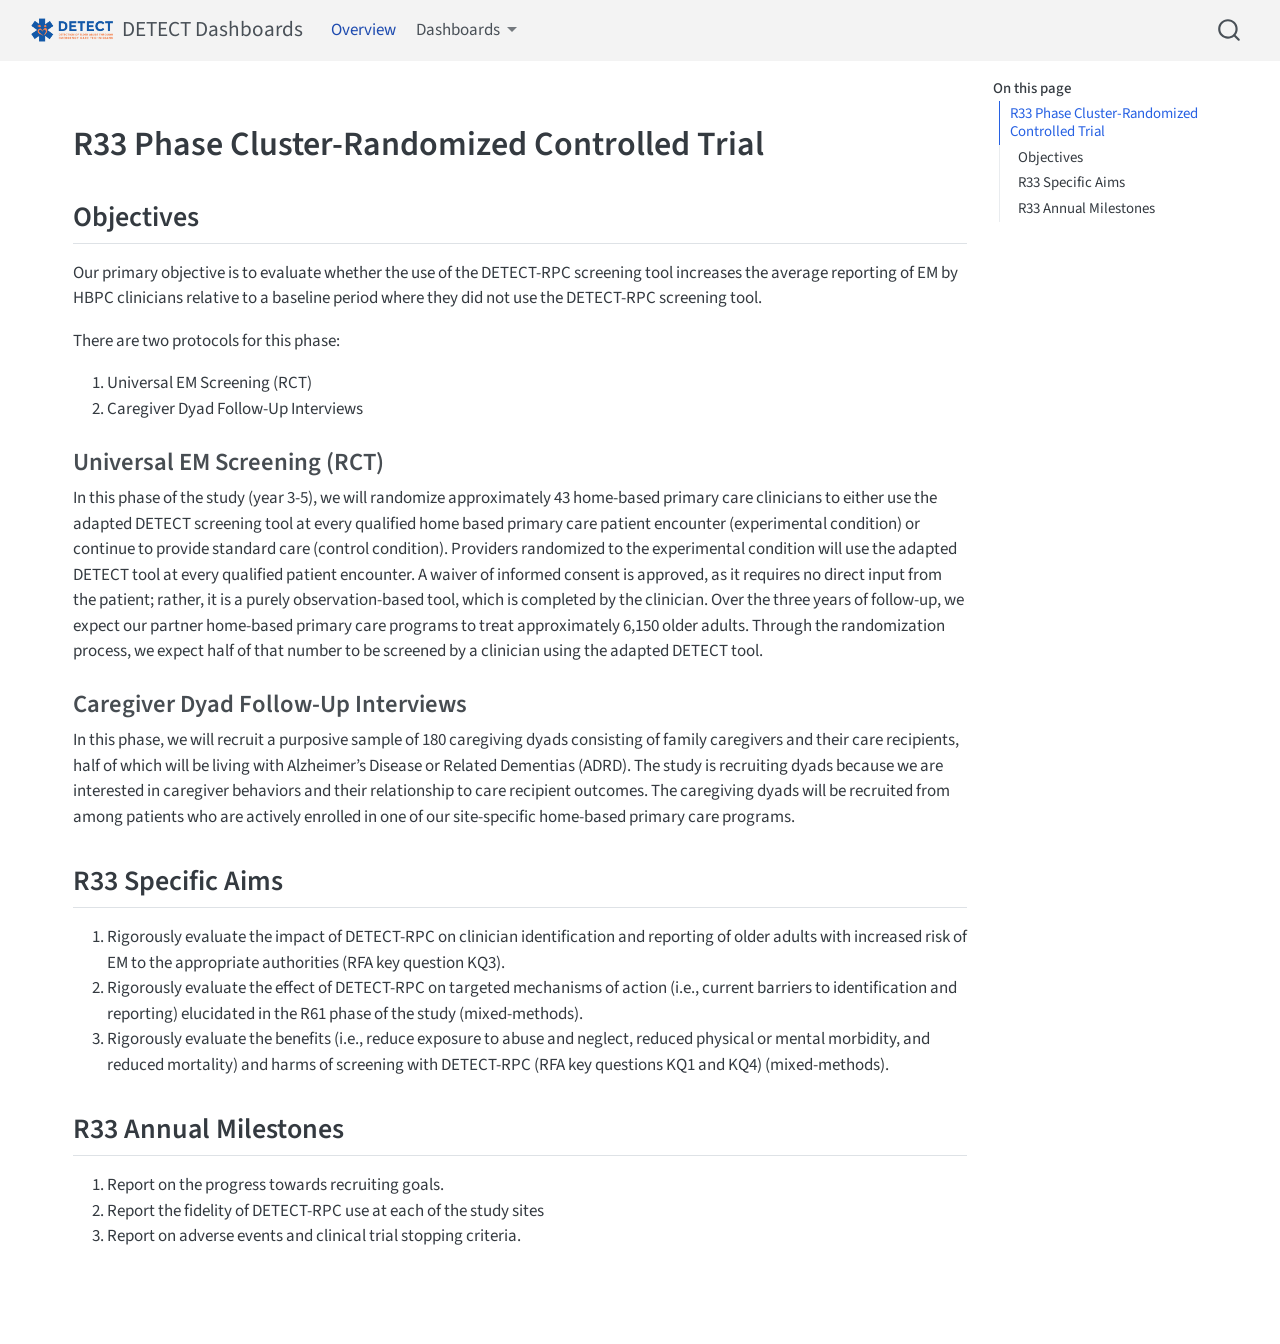
==== index.html @ 8bd4eeea "Built site for gh-pages" ====
<!DOCTYPE html>
<html xmlns="http://www.w3.org/1999/xhtml" lang="en" xml:lang="en"><head>

<meta charset="utf-8">
<meta name="generator" content="quarto-1.9.35">

<meta name="viewport" content="width=device-width, initial-scale=1.0, user-scalable=yes">


<title>DETECT Dashboards</title>
<style>
/* Default styles provided by pandoc.
** See https://pandoc.org/MANUAL.html#variables-for-html for config info.
*/
code{white-space: pre-wrap;}
span.smallcaps{font-variant: small-caps;}
div.columns{display: flex; gap: min(4vw, 1.5em);}
div.column{flex: auto; overflow-x: auto;}
div.hanging-indent{margin-left: 1.5em; text-indent: -1.5em;}
ul.task-list{list-style: none;}
ul.task-list li input[type="checkbox"] {
  width: 0.8em;
  margin: 0 0.8em 0.2em -1em; /* quarto-specific, see https://github.com/quarto-dev/quarto-cli/issues/4556 */ 
  vertical-align: middle;
}
</style>


<script src="site_libs/quarto-nav/quarto-nav.js"></script>
<script src="site_libs/quarto-nav/headroom.min.js"></script>
<script src="site_libs/clipboard/clipboard.min.js"></script>
<script src="site_libs/quarto-search/autocomplete.umd.js"></script>
<script src="site_libs/quarto-search/fuse.min.js"></script>
<script src="site_libs/quarto-search/quarto-search.js"></script>
<meta name="quarto:offset" content="./">
<script src="site_libs/quarto-html/quarto.js" type="module"></script>
<script src="site_libs/quarto-html/tabsets/tabsets.js" type="module"></script>
<script src="site_libs/quarto-html/popper.min.js"></script>
<script src="site_libs/quarto-html/tippy.umd.min.js"></script>
<script src="site_libs/quarto-html/anchor.min.js"></script>
<link href="site_libs/quarto-html/tippy.css" rel="stylesheet">
<link href="site_libs/quarto-html/quarto-syntax-highlighting-46f66b053e56abd73bb6e954d61a315b.css" rel="stylesheet" id="quarto-text-highlighting-styles">
<script src="site_libs/bootstrap/bootstrap.min.js"></script>
<link href="site_libs/bootstrap/bootstrap-icons.css" rel="stylesheet">
<link href="site_libs/bootstrap/bootstrap-c9819077932ad2686d055919ab4c3c90.min.css" rel="stylesheet" append-hash="true" id="quarto-bootstrap" data-mode="light">
<script id="quarto-search-options" type="application/json">{
  "location": "navbar",
  "copy-button": false,
  "collapse-after": 3,
  "panel-placement": "end",
  "type": "overlay",
  "limit": 50,
  "keyboard-shortcut": [
    "f",
    "/",
    "s"
  ],
  "show-item-context": false,
  "language": {
    "search-no-results-text": "No results",
    "search-matching-documents-text": "matching documents",
    "search-copy-link-title": "Copy link to search",
    "search-hide-matches-text": "Hide additional matches",
    "search-more-match-text": "more match in this document",
    "search-more-matches-text": "more matches in this document",
    "search-clear-button-title": "Clear",
    "search-text-placeholder": "",
    "search-detached-cancel-button-title": "Cancel",
    "search-submit-button-title": "Submit",
    "search-label": "Search"
  }
}</script>


<link rel="stylesheet" href="assets/custom_style.css">
</head>

<body class="nav-fixed quarto-light">

<div id="quarto-search-results"></div>
  <header id="quarto-header" class="headroom fixed-top">
    <nav class="navbar navbar-expand-lg " data-bs-theme="dark">
      <div class="navbar-container container-fluid">
      <div class="navbar-brand-container mx-auto">
    <a href="./index.html" class="navbar-brand navbar-brand-logo">
    <img src="./graphics/detect_logo.png" alt="" class="navbar-logo light-content">
    <img src="./graphics/detect_logo.png" alt="" class="navbar-logo dark-content">
    </a>
    <a class="navbar-brand" href="./index.html">
    <span class="navbar-title">DETECT Dashboards</span>
    </a>
  </div>
            <div id="quarto-search" class="" title="Search"></div>
          <button class="navbar-toggler" type="button" data-bs-toggle="collapse" data-bs-target="#navbarCollapse" aria-controls="navbarCollapse" role="menu" aria-expanded="false" aria-label="Toggle navigation" onclick="if (window.quartoToggleHeadroom) { window.quartoToggleHeadroom(); }">
  <span class="navbar-toggler-icon"></span>
</button>
          <div class="collapse navbar-collapse" id="navbarCollapse">
            <ul class="navbar-nav navbar-nav-scroll me-auto">
  <li class="nav-item">
    <a class="nav-link active" href="./index.html" aria-current="page"> 
<span class="menu-text">Overview</span></a>
  </li>  
  <li class="nav-item dropdown ">
    <a class="nav-link dropdown-toggle" href="#" id="nav-menu-dashboards" role="link" data-bs-toggle="dropdown" aria-expanded="false">
 <span class="menu-text">Dashboards</span>
    </a>
    <ul class="dropdown-menu" aria-labelledby="nav-menu-dashboards">    
        <li>
    <a class="dropdown-item" href="./sections/detect_tool_dashboard.html">
 <span class="dropdown-text">DETECT Tool</span></a>
  </li>  
        <li>
    <a class="dropdown-item" href="./sections/aps_baseline_dashboard.html">
 <span class="dropdown-text">APS Baseline Dashboard</span></a>
  </li>  
    </ul>
  </li>
</ul>
          </div> <!-- /navcollapse -->
            <div class="quarto-navbar-tools">
</div>
      </div> <!-- /container-fluid -->
    </nav>
</header>
<!-- content -->
<div id="quarto-content" class="quarto-container page-columns page-rows-contents page-layout-full page-navbar">
<!-- sidebar -->
<!-- margin-sidebar -->
    <div id="quarto-margin-sidebar" class="sidebar margin-sidebar">
        <nav id="TOC" role="doc-toc" class="toc-active">
    <h2 id="toc-title">On this page</h2>
   
  <ul>
  <li><a href="#r33-phase-cluster-randomized-controlled-trial" id="toc-r33-phase-cluster-randomized-controlled-trial" class="nav-link active" data-scroll-target="#r33-phase-cluster-randomized-controlled-trial">R33 Phase Cluster-Randomized Controlled Trial</a>
  <ul class="collapse">
  <li><a href="#objectives" id="toc-objectives" class="nav-link" data-scroll-target="#objectives">Objectives</a>
  <ul class="collapse">
  <li><a href="#universal-em-screening-rct" id="toc-universal-em-screening-rct" class="nav-link" data-scroll-target="#universal-em-screening-rct">Universal EM Screening (RCT)</a></li>
  <li><a href="#caregiver-dyad-follow-up-interviews" id="toc-caregiver-dyad-follow-up-interviews" class="nav-link" data-scroll-target="#caregiver-dyad-follow-up-interviews">Caregiver Dyad Follow-Up Interviews</a></li>
  </ul></li>
  <li><a href="#r33-specific-aims" id="toc-r33-specific-aims" class="nav-link" data-scroll-target="#r33-specific-aims">R33 Specific Aims</a></li>
  <li><a href="#r33-annual-milestones" id="toc-r33-annual-milestones" class="nav-link" data-scroll-target="#r33-annual-milestones">R33 Annual Milestones</a></li>
  </ul></li>
  </ul>
</nav>
    </div>
<!-- main -->
<main class="content column-page-left" id="quarto-document-content"><header id="title-block-header" class="quarto-title-block"></header>




<section id="r33-phase-cluster-randomized-controlled-trial" class="level1">
<h1>R33 Phase Cluster-Randomized Controlled Trial</h1>
<section id="objectives" class="level2">
<h2 class="anchored" data-anchor-id="objectives">Objectives</h2>
<p>Our primary objective is to evaluate whether the use of the DETECT-RPC screening tool increases the average reporting of EM by HBPC clinicians relative to a baseline period where they did not use the DETECT-RPC screening tool.</p>
<p>There are two protocols for this phase:</p>
<ol type="1">
<li>Universal EM Screening (RCT)</li>
<li>Caregiver Dyad Follow-Up Interviews</li>
</ol>
<section id="universal-em-screening-rct" class="level3">
<h3 class="anchored" data-anchor-id="universal-em-screening-rct">Universal EM Screening (RCT)</h3>
<p>In this phase of the study (year 3-5), we will randomize approximately 43 home-based primary care clinicians to either use the adapted DETECT screening tool at every qualified home based primary care patient encounter (experimental condition) or continue to provide standard care (control condition). Providers randomized to the experimental condition will use the adapted DETECT tool at every qualified patient encounter. A waiver of informed consent is approved, as it requires no direct input from the patient; rather, it is a purely observation-based tool, which is completed by the clinician. Over the three years of follow-up, we expect our partner home-based primary care programs to treat approximately 6,150 older adults. Through the randomization process, we expect half of that number to be screened by a clinician using the adapted DETECT tool.</p>
</section>
<section id="caregiver-dyad-follow-up-interviews" class="level3">
<h3 class="anchored" data-anchor-id="caregiver-dyad-follow-up-interviews">Caregiver Dyad Follow-Up Interviews</h3>
<p>In this phase, we will recruit a purposive sample of 180 caregiving dyads consisting of family caregivers and their care recipients, half of which will be living with Alzheimer’s Disease or Related Dementias (ADRD). The study is recruiting dyads because we are interested in caregiver behaviors and their relationship to care recipient outcomes. The caregiving dyads will be recruited from among patients who are actively enrolled in one of our site-specific home-based primary care programs.</p>
</section>
</section>
<section id="r33-specific-aims" class="level2">
<h2 class="anchored" data-anchor-id="r33-specific-aims">R33 Specific Aims</h2>
<ol type="1">
<li>Rigorously evaluate the impact of DETECT-RPC on clinician identification and reporting of older adults with increased risk of EM to the appropriate authorities (RFA key question KQ3).</li>
<li>Rigorously evaluate the effect of DETECT-RPC on targeted mechanisms of action (i.e., current barriers to identification and reporting) elucidated in the R61 phase of the study (mixed-methods).</li>
<li>Rigorously evaluate the benefits (i.e., reduce exposure to abuse and neglect, reduced physical or mental morbidity, and reduced mortality) and harms of screening with DETECT-RPC (RFA key questions KQ1 and KQ4) (mixed-methods).</li>
</ol>
</section>
<section id="r33-annual-milestones" class="level2">
<h2 class="anchored" data-anchor-id="r33-annual-milestones">R33 Annual Milestones</h2>
<ol type="1">
<li>Report on the progress towards recruiting goals.</li>
<li>Report the fidelity of DETECT-RPC use at each of the study sites</li>
<li>Report on adverse events and clinical trial stopping criteria.</li>
</ol>


</section>
</section>

</main> <!-- /main -->
<script id="quarto-html-after-body" type="application/javascript">
  window.document.addEventListener("DOMContentLoaded", function (event) {
    const icon = "";
    const anchorJS = new window.AnchorJS();
    anchorJS.options = {
      placement: 'right',
      icon: icon
    };
    anchorJS.add('.anchored');
    const isCodeAnnotation = (el) => {
      for (const clz of el.classList) {
        if (clz.startsWith('code-annotation-')) {                     
          return true;
        }
      }
      return false;
    }
    const onCopySuccess = function(e) {
      // button target
      const button = e.trigger;
      // don't keep focus
      button.blur();
      // flash "checked"
      button.classList.add('code-copy-button-checked');
      var currentTitle = button.getAttribute("title");
      button.setAttribute("title", "Copied!");
      let tooltip;
      if (window.bootstrap) {
        button.setAttribute("data-bs-toggle", "tooltip");
        button.setAttribute("data-bs-placement", "left");
        button.setAttribute("data-bs-title", "Copied!");
        tooltip = new bootstrap.Tooltip(button, 
          { trigger: "manual", 
            customClass: "code-copy-button-tooltip",
            offset: [0, -8]});
        tooltip.show();    
      }
      setTimeout(function() {
        if (tooltip) {
          tooltip.hide();
          button.removeAttribute("data-bs-title");
          button.removeAttribute("data-bs-toggle");
          button.removeAttribute("data-bs-placement");
        }
        button.setAttribute("title", currentTitle);
        button.classList.remove('code-copy-button-checked');
      }, 1000);
      // clear code selection
      e.clearSelection();
    }
    const getTextToCopy = function(trigger) {
      const outerScaffold = trigger.parentElement.cloneNode(true);
      const codeEl = outerScaffold.querySelector('code');
      for (const childEl of codeEl.children) {
        if (isCodeAnnotation(childEl)) {
          childEl.remove();
        }
      }
      return codeEl.innerText;
    }
    const clipboard = new window.ClipboardJS('.code-copy-button:not([data-in-quarto-modal])', {
      text: getTextToCopy
    });
    clipboard.on('success', onCopySuccess);
    if (window.document.getElementById('quarto-embedded-source-code-modal')) {
      const clipboardModal = new window.ClipboardJS('.code-copy-button[data-in-quarto-modal]', {
        text: getTextToCopy,
        container: window.document.getElementById('quarto-embedded-source-code-modal')
      });
      clipboardModal.on('success', onCopySuccess);
    }
      var localhostRegex = new RegExp(/^(?:http|https):\/\/localhost\:?[0-9]*\//);
      var mailtoRegex = new RegExp(/^mailto:/);
        var filterRegex = new RegExp('/' + window.location.host + '/');
      var isInternal = (href) => {
          return filterRegex.test(href) || localhostRegex.test(href) || mailtoRegex.test(href);
      }
      // Inspect non-navigation links and adorn them if external
     var links = window.document.querySelectorAll('a[href]:not(.nav-link):not(.navbar-brand):not(.toc-action):not(.sidebar-link):not(.sidebar-item-toggle):not(.pagination-link):not(.no-external):not([aria-hidden]):not(.dropdown-item):not(.quarto-navigation-tool):not(.about-link)');
      for (var i=0; i<links.length; i++) {
        const link = links[i];
        if (!isInternal(link.href)) {
          // undo the damage that might have been done by quarto-nav.js in the case of
          // links that we want to consider external
          if (link.dataset.originalHref !== undefined) {
            link.href = link.dataset.originalHref;
          }
        }
      }
    function tippyHover(el, contentFn, onTriggerFn, onUntriggerFn) {
      const config = {
        allowHTML: true,
        maxWidth: 500,
        delay: 100,
        arrow: false,
        appendTo: function(el) {
            return el.parentElement;
        },
        interactive: true,
        interactiveBorder: 10,
        theme: 'quarto',
        placement: 'bottom-start',
      };
      if (contentFn) {
        config.content = contentFn;
      }
      if (onTriggerFn) {
        config.onTrigger = onTriggerFn;
      }
      if (onUntriggerFn) {
        config.onUntrigger = onUntriggerFn;
      }
      window.tippy(el, config); 
    }
    const noterefs = window.document.querySelectorAll('a[role="doc-noteref"]');
    for (var i=0; i<noterefs.length; i++) {
      const ref = noterefs[i];
      tippyHover(ref, function() {
        // use id or data attribute instead here
        let href = ref.getAttribute('data-footnote-href') || ref.getAttribute('href');
        try { href = new URL(href).hash; } catch {}
        const id = href.replace(/^#\/?/, "");
        const note = window.document.getElementById(id);
        if (note) {
          return note.innerHTML;
        } else {
          return "";
        }
      });
    }
    const xrefs = window.document.querySelectorAll('a.quarto-xref');
    const processXRef = (id, note) => {
      // Strip column container classes
      const stripColumnClz = (el) => {
        el.classList.remove("page-full", "page-columns");
        if (el.children) {
          for (const child of el.children) {
            stripColumnClz(child);
          }
        }
      }
      stripColumnClz(note)
      if (id === null || id.startsWith('sec-')) {
        // Special case sections, only their first couple elements
        const container = document.createElement("div");
        if (note.children && note.children.length > 2) {
          container.appendChild(note.children[0].cloneNode(true));
          for (let i = 1; i < note.children.length; i++) {
            const child = note.children[i];
            if (child.tagName === "P" && child.innerText === "") {
              continue;
            } else {
              container.appendChild(child.cloneNode(true));
              break;
            }
          }
          if (window.Quarto?.typesetMath) {
            window.Quarto.typesetMath(container);
          }
          return container.innerHTML
        } else {
          if (window.Quarto?.typesetMath) {
            window.Quarto.typesetMath(note);
          }
          return note.innerHTML;
        }
      } else {
        // Remove any anchor links if they are present
        const anchorLink = note.querySelector('a.anchorjs-link');
        if (anchorLink) {
          anchorLink.remove();
        }
        if (window.Quarto?.typesetMath) {
          window.Quarto.typesetMath(note);
        }
        if (note.classList.contains("callout")) {
          return note.outerHTML;
        } else {
          return note.innerHTML;
        }
      }
    }
    for (var i=0; i<xrefs.length; i++) {
      const xref = xrefs[i];
      tippyHover(xref, undefined, function(instance) {
        instance.disable();
        let url = xref.getAttribute('href');
        let hash = undefined; 
        if (url.startsWith('#')) {
          hash = url;
        } else {
          try { hash = new URL(url).hash; } catch {}
        }
        if (hash) {
          const id = hash.replace(/^#\/?/, "");
          const note = window.document.getElementById(id);
          if (note !== null) {
            try {
              const html = processXRef(id, note.cloneNode(true));
              instance.setContent(html);
            } finally {
              instance.enable();
              instance.show();
            }
          } else {
            // See if we can fetch this
            fetch(url.split('#')[0])
            .then(res => res.text())
            .then(html => {
              const parser = new DOMParser();
              const htmlDoc = parser.parseFromString(html, "text/html");
              const note = htmlDoc.getElementById(id);
              if (note !== null) {
                const html = processXRef(id, note);
                instance.setContent(html);
              } 
            }).finally(() => {
              instance.enable();
              instance.show();
            });
          }
        } else {
          // See if we can fetch a full url (with no hash to target)
          // This is a special case and we should probably do some content thinning / targeting
          fetch(url)
          .then(res => res.text())
          .then(html => {
            const parser = new DOMParser();
            const htmlDoc = parser.parseFromString(html, "text/html");
            const note = htmlDoc.querySelector('main.content');
            if (note !== null) {
              // This should only happen for chapter cross references
              // (since there is no id in the URL)
              // remove the first header
              if (note.children.length > 0 && note.children[0].tagName === "HEADER") {
                note.children[0].remove();
              }
              const html = processXRef(null, note);
              instance.setContent(html);
            } 
          }).finally(() => {
            instance.enable();
            instance.show();
          });
        }
      }, function(instance) {
      });
    }
        let selectedAnnoteEl;
        const selectorForAnnotation = ( cell, annotation) => {
          let cellAttr = 'data-code-cell="' + cell + '"';
          let lineAttr = 'data-code-annotation="' +  annotation + '"';
          const selector = 'span[' + cellAttr + '][' + lineAttr + ']';
          return selector;
        }
        const selectCodeLines = (annoteEl) => {
          const doc = window.document;
          const targetCell = annoteEl.getAttribute("data-target-cell");
          const targetAnnotation = annoteEl.getAttribute("data-target-annotation");
          const annoteSpan = window.document.querySelector(selectorForAnnotation(targetCell, targetAnnotation));
          const lines = annoteSpan.getAttribute("data-code-lines").split(",");
          const lineIds = lines.map((line) => {
            return targetCell + "-" + line;
          })
          let top = null;
          let height = null;
          let parent = null;
          if (lineIds.length > 0) {
              //compute the position of the single el (top and bottom and make a div)
              const el = window.document.getElementById(lineIds[0]);
              top = el.offsetTop;
              height = el.offsetHeight;
              parent = el.parentElement.parentElement;
            if (lineIds.length > 1) {
              const lastEl = window.document.getElementById(lineIds[lineIds.length - 1]);
              const bottom = lastEl.offsetTop + lastEl.offsetHeight;
              height = bottom - top;
            }
            if (top !== null && height !== null && parent !== null) {
              // cook up a div (if necessary) and position it 
              let div = window.document.getElementById("code-annotation-line-highlight");
              if (div === null) {
                div = window.document.createElement("div");
                div.setAttribute("id", "code-annotation-line-highlight");
                div.style.position = 'absolute';
                parent.appendChild(div);
              }
              div.style.top = top - 2 + "px";
              div.style.height = height + 4 + "px";
              div.style.left = 0;
              let gutterDiv = window.document.getElementById("code-annotation-line-highlight-gutter");
              if (gutterDiv === null) {
                gutterDiv = window.document.createElement("div");
                gutterDiv.setAttribute("id", "code-annotation-line-highlight-gutter");
                gutterDiv.style.position = 'absolute';
                const codeCell = window.document.getElementById(targetCell);
                const gutter = codeCell.querySelector('.code-annotation-gutter');
                gutter.appendChild(gutterDiv);
              }
              gutterDiv.style.top = top - 2 + "px";
              gutterDiv.style.height = height + 4 + "px";
            }
            selectedAnnoteEl = annoteEl;
          }
        };
        const unselectCodeLines = () => {
          const elementsIds = ["code-annotation-line-highlight", "code-annotation-line-highlight-gutter"];
          elementsIds.forEach((elId) => {
            const div = window.document.getElementById(elId);
            if (div) {
              div.remove();
            }
          });
          selectedAnnoteEl = undefined;
        };
          // Handle positioning of the toggle
      window.addEventListener(
        "resize",
        throttle(() => {
          elRect = undefined;
          if (selectedAnnoteEl) {
            selectCodeLines(selectedAnnoteEl);
          }
        }, 10)
      );
      function throttle(fn, ms) {
      let throttle = false;
      let timer;
        return (...args) => {
          if(!throttle) { // first call gets through
              fn.apply(this, args);
              throttle = true;
          } else { // all the others get throttled
              if(timer) clearTimeout(timer); // cancel #2
              timer = setTimeout(() => {
                fn.apply(this, args);
                timer = throttle = false;
              }, ms);
          }
        };
      }
        // Attach click handler to the DT
        const annoteDls = window.document.querySelectorAll('dt[data-target-cell]');
        for (const annoteDlNode of annoteDls) {
          annoteDlNode.addEventListener('click', (event) => {
            const clickedEl = event.target;
            if (clickedEl !== selectedAnnoteEl) {
              unselectCodeLines();
              const activeEl = window.document.querySelector('dt[data-target-cell].code-annotation-active');
              if (activeEl) {
                activeEl.classList.remove('code-annotation-active');
              }
              selectCodeLines(clickedEl);
              clickedEl.classList.add('code-annotation-active');
            } else {
              // Unselect the line
              unselectCodeLines();
              clickedEl.classList.remove('code-annotation-active');
            }
          });
        }
    const findCites = (el) => {
      const parentEl = el.parentElement;
      if (parentEl) {
        const cites = parentEl.dataset.cites;
        if (cites) {
          return {
            el,
            cites: cites.split(' ')
          };
        } else {
          return findCites(el.parentElement)
        }
      } else {
        return undefined;
      }
    };
    var bibliorefs = window.document.querySelectorAll('a[role="doc-biblioref"]');
    for (var i=0; i<bibliorefs.length; i++) {
      const ref = bibliorefs[i];
      const citeInfo = findCites(ref);
      if (citeInfo) {
        tippyHover(citeInfo.el, function() {
          var popup = window.document.createElement('div');
          citeInfo.cites.forEach(function(cite) {
            var citeDiv = window.document.createElement('div');
            citeDiv.classList.add('hanging-indent');
            citeDiv.classList.add('csl-entry');
            var biblioDiv = window.document.getElementById('ref-' + cite);
            if (biblioDiv) {
              citeDiv.innerHTML = biblioDiv.innerHTML;
            }
            popup.appendChild(citeDiv);
          });
          return popup.innerHTML;
        });
      }
    }
  });
  </script>
</div> <!-- /content -->




</body></html>
---- site_libs/quarto-html/tippy.css ----
.tippy-box[data-animation=fade][data-state=hidden]{opacity:0}[data-tippy-root]{max-width:calc(100vw - 10px)}.tippy-box{position:relative;background-color:#333;color:#fff;border-radius:4px;font-size:14px;line-height:1.4;white-space:normal;outline:0;transition-property:transform,visibility,opacity}.tippy-box[data-placement^=top]>.tippy-arrow{bottom:0}.tippy-box[data-placement^=top]>.tippy-arrow:before{bottom:-7px;left:0;border-width:8px 8px 0;border-top-color:initial;transform-origin:center top}.tippy-box[data-placement^=bottom]>.tippy-arrow{top:0}.tippy-box[data-placement^=bottom]>.tippy-arrow:before{top:-7px;left:0;border-width:0 8px 8px;border-bottom-color:initial;transform-origin:center bottom}.tippy-box[data-placement^=left]>.tippy-arrow{right:0}.tippy-box[data-placement^=left]>.tippy-arrow:before{border-width:8px 0 8px 8px;border-left-color:initial;right:-7px;transform-origin:center left}.tippy-box[data-placement^=right]>.tippy-arrow{left:0}.tippy-box[data-placement^=right]>.tippy-arrow:before{left:-7px;border-width:8px 8px 8px 0;border-right-color:initial;transform-origin:center right}.tippy-box[data-inertia][data-state=visible]{transition-timing-function:cubic-bezier(.54,1.5,.38,1.11)}.tippy-arrow{width:16px;height:16px;color:#333}.tippy-arrow:before{content:"";position:absolute;border-color:transparent;border-style:solid}.tippy-content{position:relative;padding:5px 9px;z-index:1}
---- site_libs/quarto-html/quarto-syntax-highlighting-46f66b053e56abd73bb6e954d61a315b.css ----
/* quarto syntax highlight colors */
:root {
  --quarto-hl-ot-color: #003B4F;
  --quarto-hl-at-color: #657422;
  --quarto-hl-ss-color: #20794D;
  --quarto-hl-an-color: #5E5E5E;
  --quarto-hl-fu-color: #4758AB;
  --quarto-hl-st-color: #20794D;
  --quarto-hl-cf-color: #003B4F;
  --quarto-hl-op-color: #5E5E5E;
  --quarto-hl-er-color: #AD0000;
  --quarto-hl-bn-color: #AD0000;
  --quarto-hl-al-color: #AD0000;
  --quarto-hl-va-color: #111111;
  --quarto-hl-bu-color: inherit;
  --quarto-hl-ex-color: inherit;
  --quarto-hl-pp-color: #AD0000;
  --quarto-hl-in-color: #5E5E5E;
  --quarto-hl-vs-color: #20794D;
  --quarto-hl-wa-color: #5E5E5E;
  --quarto-hl-do-color: #5E5E5E;
  --quarto-hl-im-color: #00769E;
  --quarto-hl-ch-color: #20794D;
  --quarto-hl-dt-color: #AD0000;
  --quarto-hl-fl-color: #AD0000;
  --quarto-hl-co-color: #5E5E5E;
  --quarto-hl-cv-color: #5E5E5E;
  --quarto-hl-cn-color: #8f5902;
  --quarto-hl-sc-color: #5E5E5E;
  --quarto-hl-dv-color: #AD0000;
  --quarto-hl-kw-color: #003B4F;
}

/* other quarto variables */
:root {
  --quarto-font-monospace: SFMono-Regular, Menlo, Monaco, Consolas, "Liberation Mono", "Courier New", monospace;
}

/* syntax highlight based on Pandoc's rules */
pre > code.sourceCode > span {
  color: #003B4F;
}

code.sourceCode > span {
  color: #003B4F;
}

div.sourceCode,
div.sourceCode pre.sourceCode {
  color: #003B4F;
}

/* Normal */
code span {
  color: #003B4F;
}

/* Alert */
code span.al {
  color: #AD0000;
  font-style: inherit;
}

/* Annotation */
code span.an {
  color: #5E5E5E;
  font-style: inherit;
}

/* Attribute */
code span.at {
  color: #657422;
  font-style: inherit;
}

/* BaseN */
code span.bn {
  color: #AD0000;
  font-style: inherit;
}

/* BuiltIn */
code span.bu {
  font-style: inherit;
}

/* ControlFlow */
code span.cf {
  color: #003B4F;
  font-weight: bold;
  font-style: inherit;
}

/* Char */
code span.ch {
  color: #20794D;
  font-style: inherit;
}

/* Constant */
code span.cn {
  color: #8f5902;
  font-style: inherit;
}

/* Comment */
code span.co {
  color: #5E5E5E;
  font-style: inherit;
}

/* CommentVar */
code span.cv {
  color: #5E5E5E;
  font-style: italic;
}

/* Documentation */
code span.do {
  color: #5E5E5E;
  font-style: italic;
}

/* DataType */
code span.dt {
  color: #AD0000;
  font-style: inherit;
}

/* DecVal */
code span.dv {
  color: #AD0000;
  font-style: inherit;
}

/* Error */
code span.er {
  color: #AD0000;
  font-style: inherit;
}

/* Extension */
code span.ex {
  font-style: inherit;
}

/* Float */
code span.fl {
  color: #AD0000;
  font-style: inherit;
}

/* Function */
code span.fu {
  color: #4758AB;
  font-style: inherit;
}

/* Import */
code span.im {
  color: #00769E;
  font-style: inherit;
}

/* Information */
code span.in {
  color: #5E5E5E;
  font-style: inherit;
}

/* Keyword */
code span.kw {
  color: #003B4F;
  font-weight: bold;
  font-style: inherit;
}

/* Operator */
code span.op {
  color: #5E5E5E;
  font-style: inherit;
}

/* Other */
code span.ot {
  color: #003B4F;
  font-style: inherit;
}

/* Preprocessor */
code span.pp {
  color: #AD0000;
  font-style: inherit;
}

/* SpecialChar */
code span.sc {
  color: #5E5E5E;
  font-style: inherit;
}

/* SpecialString */
code span.ss {
  color: #20794D;
  font-style: inherit;
}

/* String */
code span.st {
  color: #20794D;
  font-style: inherit;
}

/* Variable */
code span.va {
  color: #111111;
  font-style: inherit;
}

/* VerbatimString */
code span.vs {
  color: #20794D;
  font-style: inherit;
}

/* Warning */
code span.wa {
  color: #5E5E5E;
  font-style: italic;
}

.prevent-inlining {
  content: "</";
}

/*# sourceMappingURL=5022ed312398f59a55adce476d7327af.css.map */
---- assets/custom_style.css ----
$navbar-bg: #f3f3f3;
$navbar-fg: #495057;

/*-- scss:rules --*/
/*Set value box themes*/
.bg-vb-red {
  color: #ffffff;
  background-color: #ff625e;
  border-color: #ffffff;
}

.bg-vb-blue {
  color: #ffffff;
  background-color: #219ebc; /*#003f5c*/
  border-color: #ffffff;
}

.bg-vb-green {
  color: #ffffff;
  background-color: #70bfb3;
  border-color: #ffffff;
}

.bg-vb-yellow {
  color: #ffffff;
  background-color: #ffb700;
  border-color: #ffffff;
}

.card-header {
  background-color: #ffffff;
}

/* Set sidebar color */
aside#bslib-sidebar-1.sidebar.html-fill-container.html-fill-item {
  background-color: #f3f3f3;
}
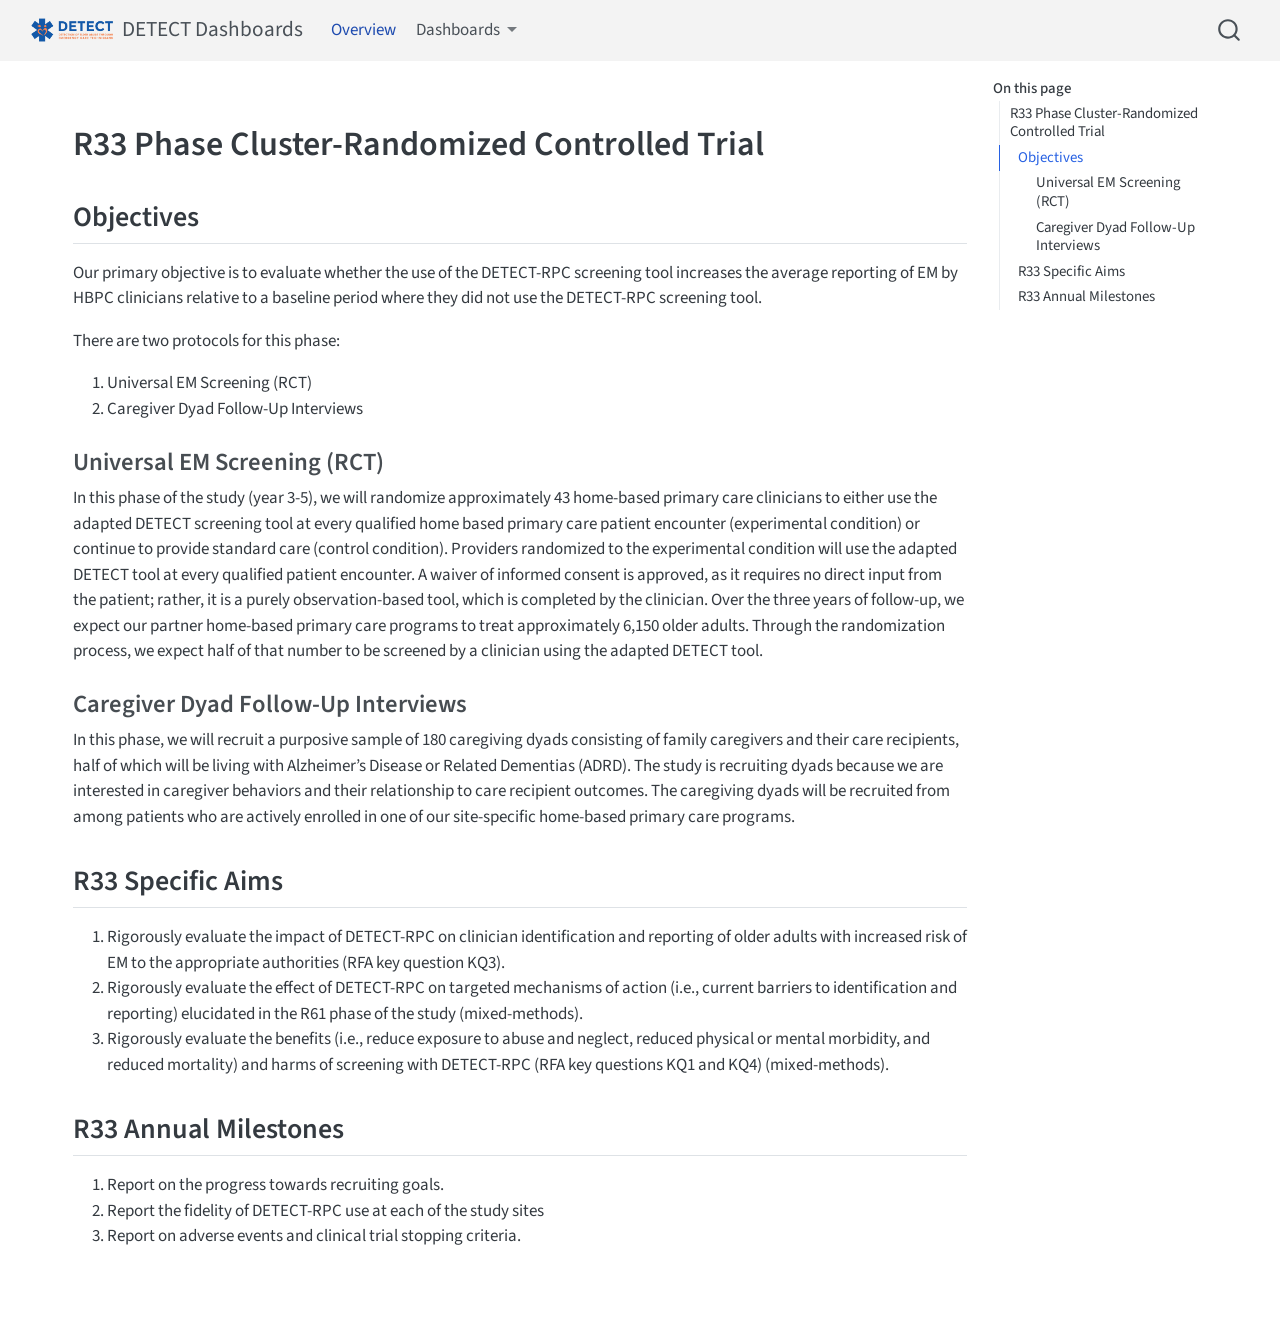
==== commit cc15d4b5: "Built site for gh-pages" ====
--- a/index.html
+++ b/index.html
@@ -263,7 +263,7 @@
     }
       var localhostRegex = new RegExp(/^(?:http|https):\/\/localhost\:?[0-9]*\//);
       var mailtoRegex = new RegExp(/^mailto:/);
-        var filterRegex = new RegExp('/' + window.location.host + '/');
+        var filterRegex = new RegExp("https:\/\/cailynmeyer\.github\.io\/DETECT-Dashboards\/");
       var isInternal = (href) => {
           return filterRegex.test(href) || localhostRegex.test(href) || mailtoRegex.test(href);
       }
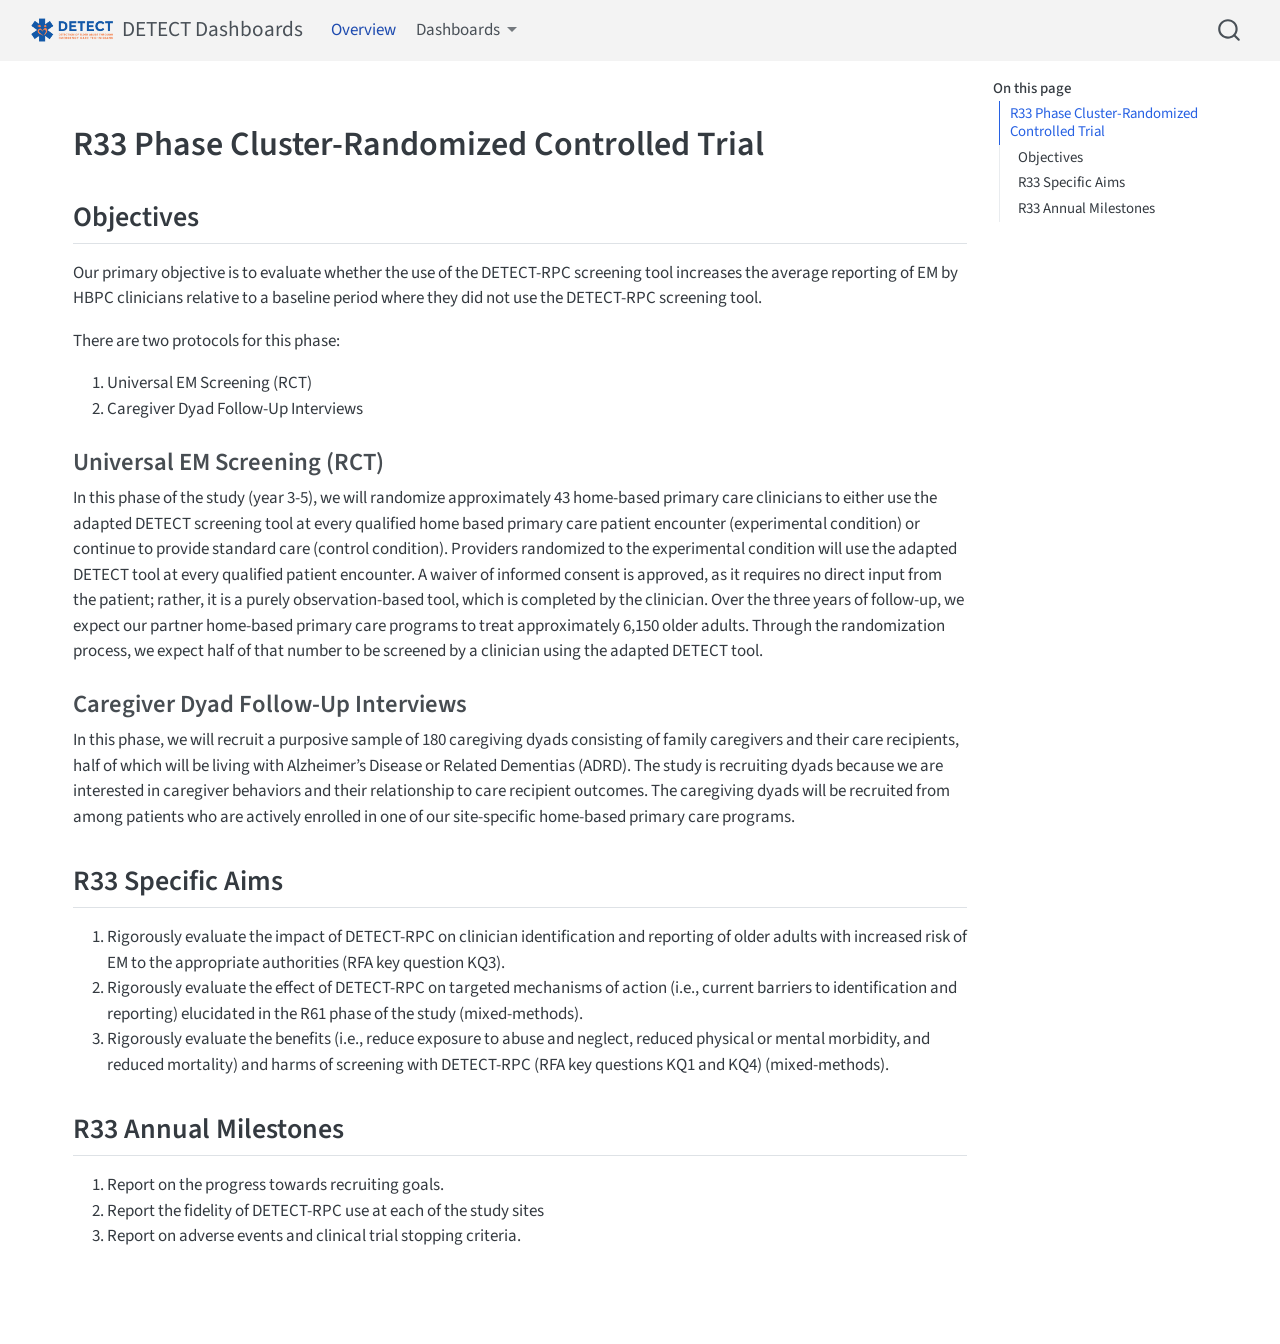
==== commit 00264153: "Built site for gh-pages" ====
--- a/index.html
+++ b/index.html
@@ -42,7 +42,7 @@
 <link href="site_libs/quarto-html/quarto-syntax-highlighting-46f66b053e56abd73bb6e954d61a315b.css" rel="stylesheet" id="quarto-text-highlighting-styles">
 <script src="site_libs/bootstrap/bootstrap.min.js"></script>
 <link href="site_libs/bootstrap/bootstrap-icons.css" rel="stylesheet">
-<link href="site_libs/bootstrap/bootstrap-c9819077932ad2686d055919ab4c3c90.min.css" rel="stylesheet" append-hash="true" id="quarto-bootstrap" data-mode="light">
+<link href="site_libs/bootstrap/bootstrap-e670cfdc449bd0c1e1792bf7947e67a0.min.css" rel="stylesheet" append-hash="true" id="quarto-bootstrap" data-mode="light">
 <script id="quarto-search-options" type="application/json">{
   "location": "navbar",
   "copy-button": false,
--- a/assets/custom_style.css
+++ b/assets/custom_style.css
@@ -37,4 +37,17 @@
   background-color: #f3f3f3;
 }
 
+/* Per-tab "last pulled" row in the sidebar (muted metadata, not a metric tile) */
+.sidebar-pull {
+  margin-top: 0.75rem;
+}
+.sidebar-pull .pull-label {
+  color: #6c757d;
+  font-size: 0.8rem;
+}
+.sidebar-pull .pull-date {
+  color: #6c757d;
+  font-weight: 600;
+}
 
+
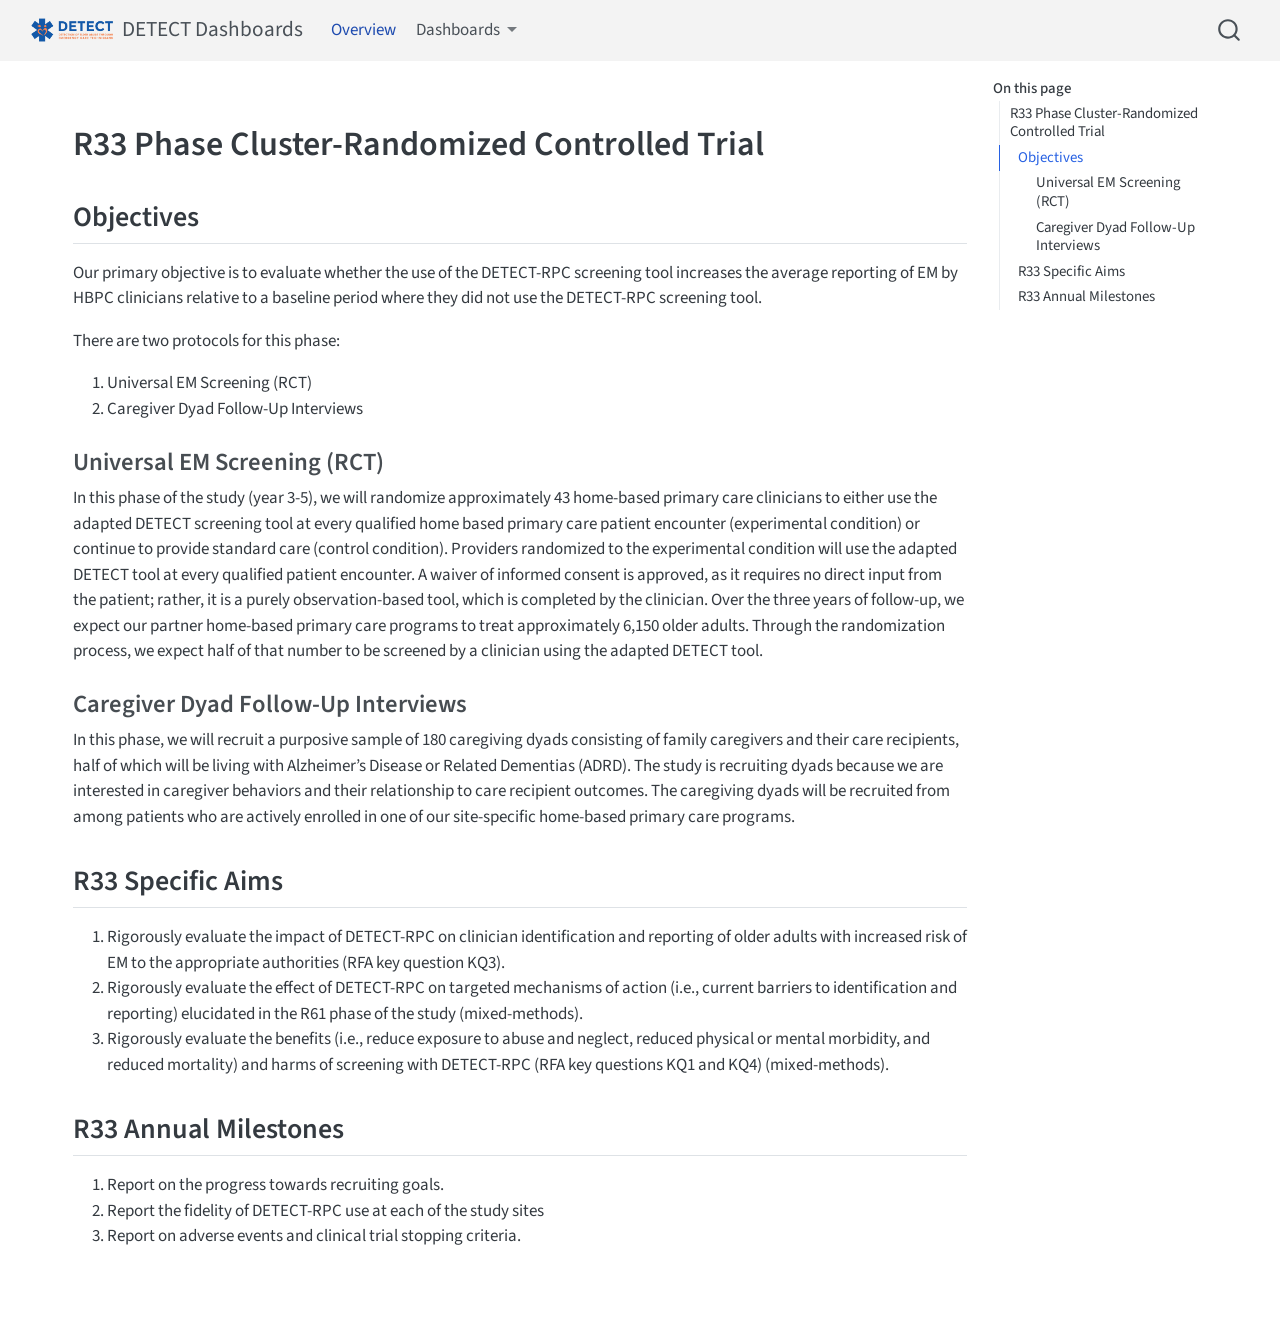
==== commit 6c5a7bd1: "Built site for gh-pages" ====
--- a/index.html
+++ b/index.html
@@ -42,7 +42,7 @@
 <link href="site_libs/quarto-html/quarto-syntax-highlighting-46f66b053e56abd73bb6e954d61a315b.css" rel="stylesheet" id="quarto-text-highlighting-styles">
 <script src="site_libs/bootstrap/bootstrap.min.js"></script>
 <link href="site_libs/bootstrap/bootstrap-icons.css" rel="stylesheet">
-<link href="site_libs/bootstrap/bootstrap-e670cfdc449bd0c1e1792bf7947e67a0.min.css" rel="stylesheet" append-hash="true" id="quarto-bootstrap" data-mode="light">
+<link href="site_libs/bootstrap/bootstrap-0ff3f1d76fcff7ed79e3e7213099bb52.min.css" rel="stylesheet" append-hash="true" id="quarto-bootstrap" data-mode="light">
 <script id="quarto-search-options" type="application/json">{
   "location": "navbar",
   "copy-button": false,
--- a/assets/custom_style.css
+++ b/assets/custom_style.css
@@ -50,4 +50,43 @@
   font-weight: 600;
 }
 
+/* New-reflections banner at the top of the DETECT Tool "All" tab. Quarto wraps
+   the chunk output in a card; strip it so only the yellow bar shows. */
+.bslib-card:has(> .card-body > .reflection-banner) {
+  background: transparent;
+  border: 0;
+  box-shadow: none;
+  margin-bottom: 0;
+}
+.bslib-card:has(> .card-body > .reflection-banner) > .card-body {
+  padding: 0;
+}
+/* Doubled class outranks the column layout Quarto's fill container applies. */
+.reflection-banner.reflection-banner {
+  display: flex;
+  flex-direction: row;
+  align-items: center;
+  justify-content: flex-start;
+  gap: 0.6rem;
+  margin: 0.25rem 0 0.5rem;
+  padding: 0.55rem 1rem;
+  background-color: #fff3cd;
+  border: 1px solid #ffe69c;
+  border-radius: 0.375rem;
+  color: #664d03;
+  font-size: 0.95rem;
+  text-align: left;
+}
+.reflection-banner .bi {
+  flex-shrink: 0;
+  color: #cc9a06;
+}
+/* Let the message wrap on narrow screens instead of running off the edge. The
+   doubled class outranks the fill container's "don't shrink" rule for children. */
+.reflection-banner.reflection-banner > span {
+  flex: 1 1 auto;
+  min-width: 0;
+  white-space: normal;
+}
 
+
